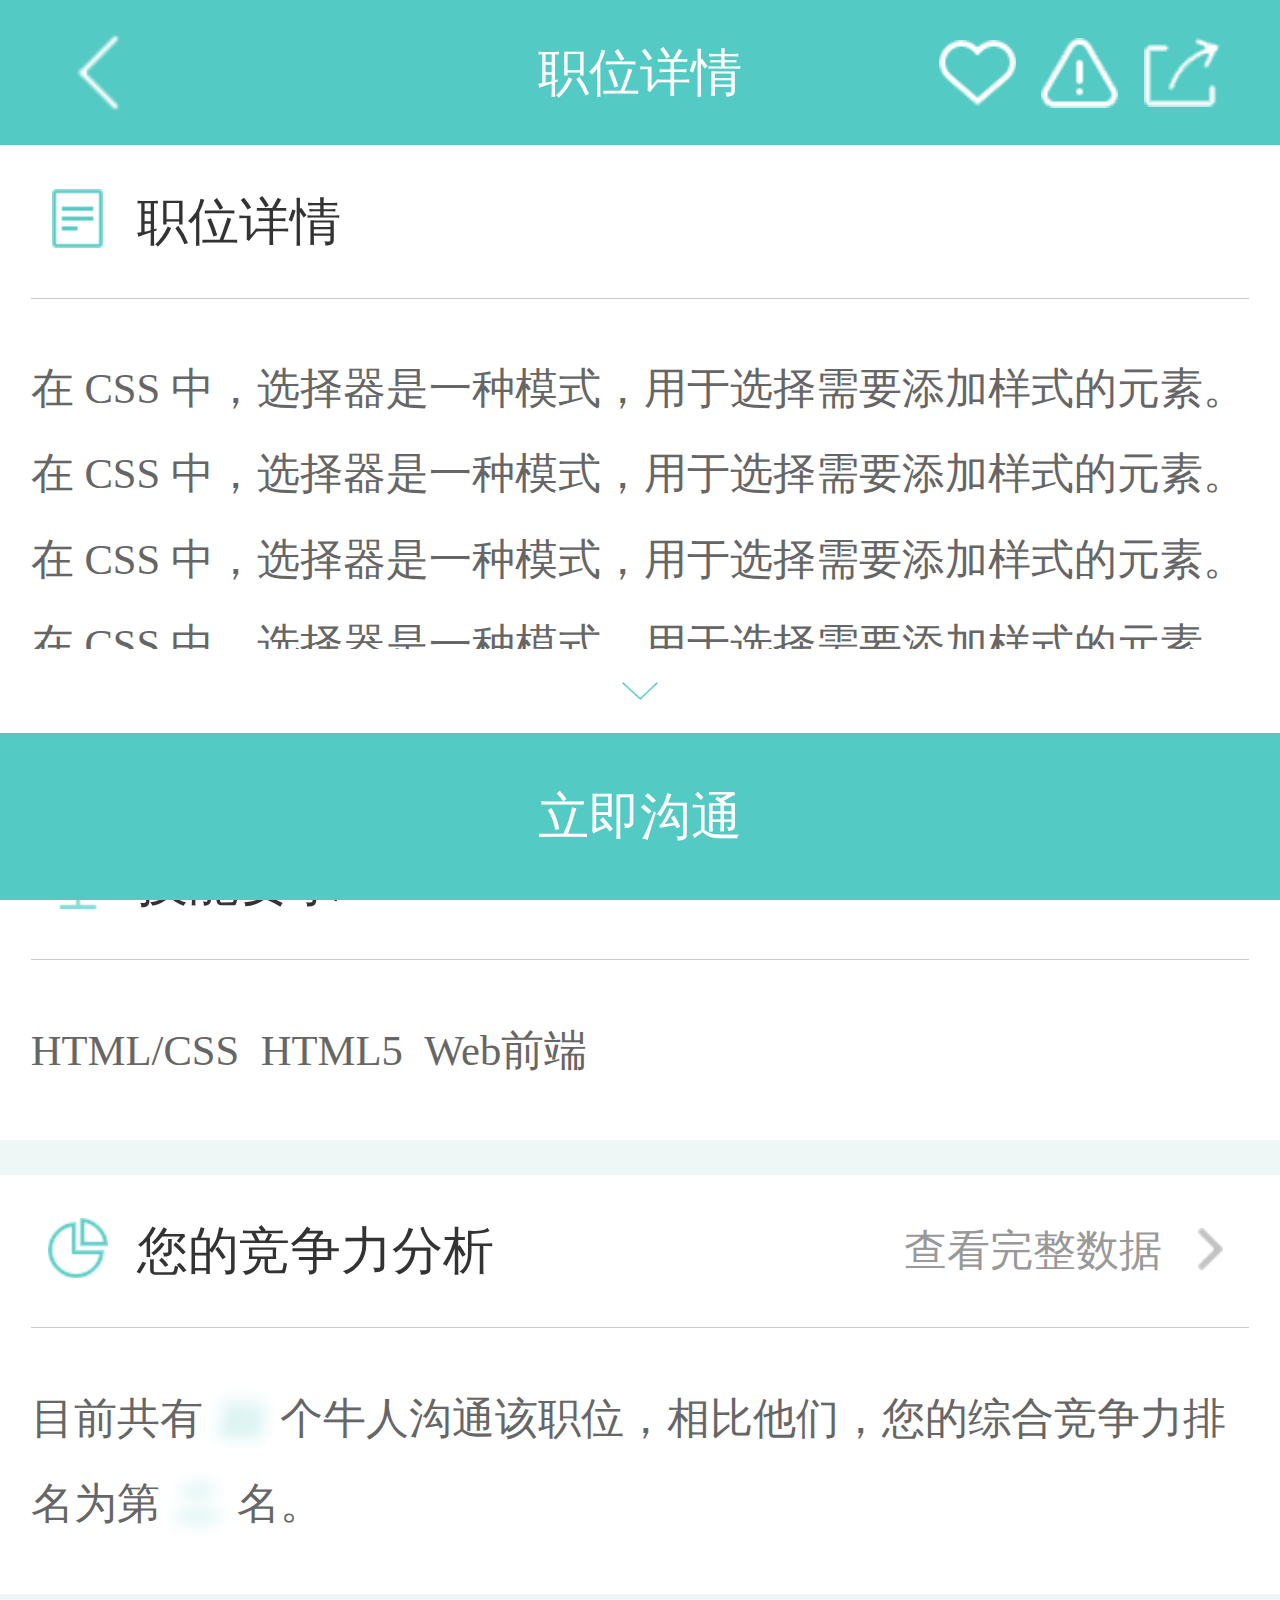
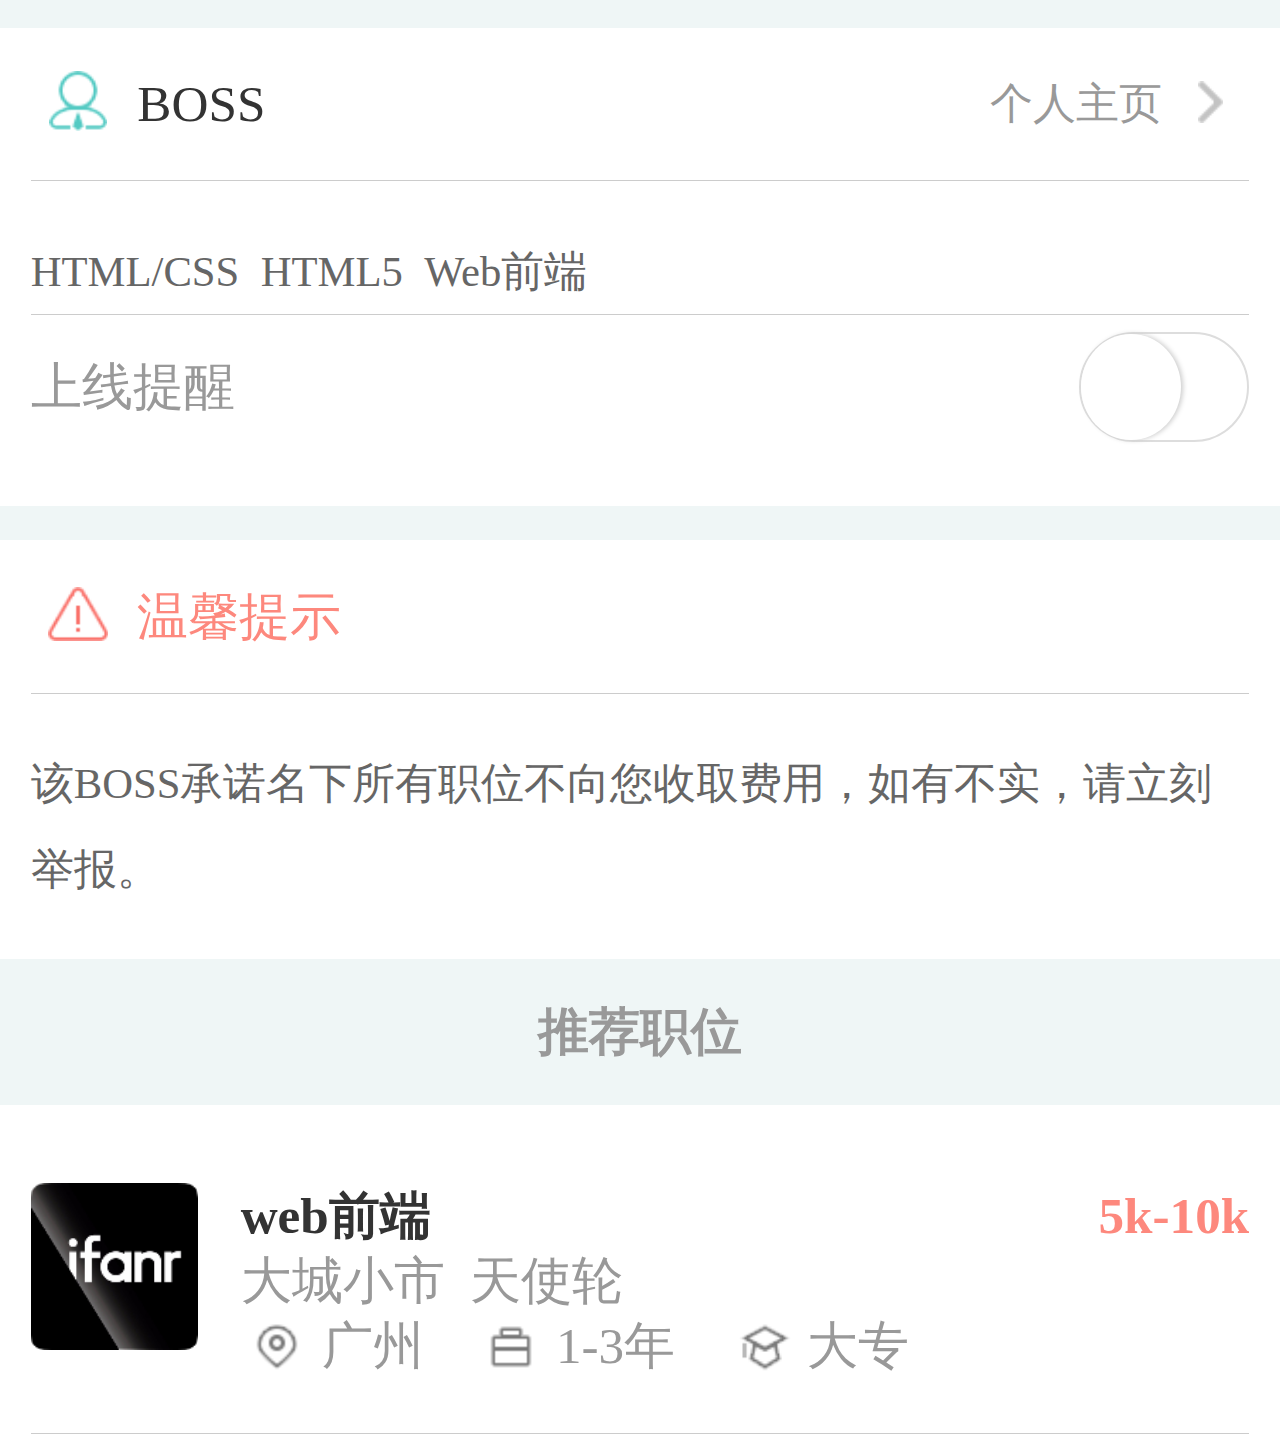
==== job.html @ 05890c50 "添加页面" ====
<!DOCTYPE html>
<html lang="en">
<head>
	<meta charset="UTF-8">
	<meta name="viewport" content="width=device-width, initial-scale=1.0, user-scalable=0, minimum-scale=1.0, maximum-scale=1.0">
	<script type="text/javascript" src="js/index.js"></script>
	<!-- 引入淘宝移动端js -->
	<script type="text/javascript" src='js/jquery.min.js'></script>
	<!-- 引入jquery -->
	<link rel="stylesheet" href="css/reset.css">
	<!-- 初始化样式 -->
	<link rel="stylesheet" href="css/job.css">
	<!-- 页面css样式 -->
	<script src="js/job.js"></script>
	<!-- 页面js样式 -->
	<title>职位详情</title>
</head>
<body>
	<header id="header" class="header">
		<div class="header_t">
			<div class="header_box">
				<span class="head_img1"></span>
			</div>
			<div class="header_box">
				<h3>职位详情</h3>
			</div>
			<div class="header_box">
				<span class="head_img3"></span>
				<span class="head_img4"></span>
				<span class="head_img5"></span>
			</div>
		</div>
	</header>
	<!-- /header -->

<div class="body">


<!-- 职位详情 -->
<div class="body_box b_20">
	 <div class="body_box_t">
	 	<div class="box_head">
	 		<span class="img_ico0"></span>
	 		职位详情
	 	</div>
	 	<div class="box_head">
	 		
	 	</div>
	 </div>
	 <div class="body_box_bb  box_b_box">
	 	<p>
	 		在 CSS 中，选择器是一种模式，用于选择需要添加样式的元素。在 CSS 中，选择器是一种模式，用于选择需要添加样式的元素。在 CSS 中，选择器是一种模式，用于选择需要添加样式的元素。在 CSS 中，选择器是一种模式，用于选择需要添加样式的元素。在 CSS 中，选择器是一种模式，用于选择需要添加样式的元素。在 CSS 中，选择器是一种模式，用于选择需要添加样式的元素。在 CSS 中，选择器是一种模式，用于选择需要添加样式的元素。在 CSS 中，选择器是一种模式，用于选择需要添加样式的元素。在 CSS 在 CSS 中，选择器是一种模式，用于选择需要添加样式的元素。在 CSS 中，选择器是一种模式，用于选择需要添加样式的元素。在 CSS 中，选择器是一种模式，用于选择需要添加样式的元素。在 CSS 中，选择器是一种模式，用于选择需要添加样式的元素。在 CSS 中，选择器是一种模式，用于选择需要添加样式的元素。在 CSS 中，选择器是一种模式，用于选择需要添加样式的元素。在 CSS 中，选择器是一种模式，用于选择需要添加样式的元素。在 CSS 中，选择器是一种模式，用于选择需要添加样式的元素。在 CSS 中，选择器是一种模式，用于选择需要添加样式的元素。中，选择器是一种模式，用于选择需要添加样式的元素。ss
	 	</p>
	 	<div class="box_b_btn">
	 		<span class=""></span>
	 	</div>
	 </div>
</div>
<!-- 技能要求 -->
<div class="body_box b_20">
	 <div class="body_box_t">
	 	<div class="box_head">
	 		<span class="img_ico1"></span>
	 		技能要求
	 	</div>
	 	<div class="box_head">
	 		
	 	</div>
	 </div>
	 <div class="body_box_b">
	 	<p>HTML/CSS&nbsp;&nbsp;HTML5&nbsp;&nbsp;Web前端</p>
	 </div>
</div>
<!-- 竞争力分析 -->
<div class="body_box b_20">
	 <div class="body_box_t">
	 	<div class="box_head">
	 		<span class="img_ico2"></span>
	 		您的竞争力分析
	 	</div>
	 	<div class="box_head">
	 		查看完整数据
	 		<span class="img_ico5"></span>
	 	</div>
	 </div>
	 <div class="body_box_b">
	 	<p>目前共有<span>22</span>个牛人沟通该职位，相比他们，您的综合竞争力排名为第<span>二</span>名。</p>
	 </div>

</div>
<!-- BOSS -->
<div class="body_box b_20">
	 <div class="body_box_t">
	 	<div class="box_head">
	 		<span class="img_ico3"></span>
	 		BOSS
	 	</div>
	 	<div class="box_head">
	 		个人主页
	 		<span class="img_ico5"></span>
	 	</div>
	 </div>
	 <div class="body_box_b">
	 	<p>HTML/CSS&nbsp;&nbsp;HTML5&nbsp;&nbsp;Web前端</p>
	 </div>
	  <div class="body_box_tt">
	 	<div class="box_head">
	 		上线提醒
	 	</div>
	 	<div class="box_head">
	 		<div class="haad_btn">
				<input type="checkbox">
				<label><i></i></label>
			</div>
	 	</div>
	 </div>
</div>

<!-- 温馨提示 -->
<div class="body_box">
	 <div class="body_box_t">
	 	<div class="box_head f_red">
	 		<span class="img_ico4"></span>
	 		温馨提示
	 	</div>
	 	<div class="box_head">
	 		
	 	</div>
	 </div>
	 <div class="body_box_b">
	 	<p>该BOSS承诺名下所有职位不向您收取费用，如有不实，请立刻举报。</p>
	 </div>
</div>



<!-- 推荐职位 -->
		<div class="job-tj">
				<h3>推荐职位</h3>
				<!-- 职位 -->
				<div class="pro">
					<a href="javascript:;" class="clearfix">
						<div class="pro_l">
							<span></span>
						</div>
						<div class="pro_r">
							<h3>web前端 
								<span class="fr">5k-10k</span>
							</h3>
							<p>大城小市&nbsp;&nbsp;天使轮</p>
							<p class="z-20">
								<span class="img1"></span>
								广州&nbsp; &nbsp;
								<span class="img2"></span>
								1-3年&nbsp; &nbsp;
								<span class="img3"></span>
								大专
							</p>
						</div>	
					</a>
				</div>
				<!-- /职位 -->

		</div>



</div>
<!-- 底部立即沟通 -->
	
		<div class="footer">
			<footer>
				<a href="liao.html">
					<span></span>
					立即沟通	
				</a>	
			</footer>
		</div>
	
</body>
</html>
---- css/job.css ----
body,
html {
  width: 100%;
  height: 100%;
  margin: 0;
  padding: 0;
  font-family: "微软雅黑";
}
.border-box {
  box-sizing: border-box;
}
.header {
  display: flex;
  flex-direction: row;
  box-sizing: border-box;
  justify-content: center;
  width: 10.0rem;
  margin: 0 auto;
  position: fixed;
  top: 0;
  left: 50%;
  z-index: 99;
  transform: translateX(-50%);
}
.header .header_t {
  display: flex;
  flex-direction: row;
  box-sizing: border-box;
  width: 10.0rem;
  padding: 0 0.266667rem;
  height: 1.133333rem;
  background: #53cac3;
}
.header .header_t .header_box {
  flex: 1;
  display: flex;
  flex-direction: column;
  justify-content: center;
}
.header .header_t .header_box:last-child {
  display: flex;
  flex-direction: row;
  justify-content: flex-end;
  align-items: center;
}
.header .header_t .header_box span {
  display: inline-block;
  width: 0.6rem;
  height: 0.6rem;
  cursor: pointer;
}
.header .header_t .header_box span.head_img1 {
  margin-left: 0.2rem;
  background: url(../img/zuo.png) center no-repeat;
  background-size: contain;
}
.header .header_t .header_box span.head_img2 {
  margin-right: 0.2rem;
  background: url(../img/dian.png) center no-repeat;
  background-size: contain;
}
.header .header_t .header_box span.head_img3 {
  margin-right: 0.2rem;
  background: url(../img/xin.png) center no-repeat;
  background-size: contain;
}
.header .header_t .header_box span.head_img4 {
  margin-right: 0.2rem;
  background: url(../img/jg.png) center no-repeat;
  background-size: contain;
}
.header .header_t .header_box span.head_img5 {
  margin-right: 0.2rem;
  background: url(../img/fx.png) center no-repeat;
  background-size: contain;
}
.header .header_t .header_box h3 {
  color: #fff;
  text-align: center;
  font-size: 0.4rem;
  font-weight: 400;
  line-height: 1.2;
}
.body {
  margin: 1.133333rem 0;
  background: #eff6f6;
}
.body .body_box {
  display: flex;
  flex-direction: column;
  box-sizing: border-box;
  background: #fff;
  padding-bottom: 0.37rem;
}
.body .body_box.b_20 {
  margin-bottom: 0.266667rem;
}
.body .body_box .body_box_tt {
  display: flex;
  flex-direction: row;
  box-sizing: border-box;
  align-items: center;
  justify-content: space-between;
  margin: 0 0.24rem;
  border-top: 1px solid #ccc;
  font-size: 0.4rem;
  height: 1.133333rem;
}
.body .body_box .body_box_tt .box_head {
  line-height: 1.2rem;
  color: #999;
}
.body .body_box .body_box_tt .box_head .haad_btn {
  width: 1.333333rem;
  height: 0.866667rem;
  border-radius: 0.533333rem;
  border: 2px solid #ddd;
  position: relative;
}
.body .body_box .body_box_tt .box_head .haad_btn input {
  top: 0;
  right: 0;
  bottom: 0;
  left: 0;
  opacity: 0;
  z-index: 100;
  position: absolute;
  width: 100%;
  height: 100%;
  cursor: pointer;
}
.body .body_box .body_box_tt .box_head .haad_btn input:checked ~ label {
  background: #53cac3;
}
.body .body_box .body_box_tt .box_head .haad_btn input:checked ~ label i {
  right: 0;
}
.body .body_box .body_box_tt .box_head .haad_btn label {
  display: block;
  width: 100%;
  height: 100%;
  border-radius: 0.533333rem;
}
.body .body_box .body_box_tt .box_head .haad_btn label i {
  display: block;
  background: #fff;
  height: 100%;
  width: 60%;
  position: absolute;
  z-index: 2;
  right: 40%;
  top: 0;
  border-radius: 50%;
  box-shadow: 2px 0 5px #ccc;
}
.body .body_box .body_box_t {
  display: flex;
  flex-direction: row;
  align-items: center;
  justify-content: space-between;
  margin: 0 0.24rem;
  border-bottom: 1px solid #ccc;
  font-size: 0.4rem;
  height: 1.2rem;
}
.body .body_box .body_box_t .box_head {
  line-height: 1.2rem;
}
.body .body_box .body_box_t .box_head:last-child {
  font-size: 0.333333rem;
  color: #999;
}
.body .body_box .body_box_t .box_head:last-child span {
  width: 0.333333rem;
  height: 0.333333rem;
  vertical-align: middle;
}
.body .body_box .body_box_t .box_head.f_red {
  color: #fd887d;
}
.body .body_box .body_box_t .box_head span {
  display: inline-block;
  width: 0.466667rem;
  height: 0.466667rem;
  vertical-align: middle;
  margin: 0 0.133333rem;
}
.body .body_box .body_box_t .box_head span.img_ico0 {
  margin-top: -0.13rem;
  background: url(../img/job_xq.png) center no-repeat;
  background-size: contain;
}
.body .body_box .body_box_t .box_head span.img_ico1 {
  margin-top: -0.13rem;
  background: url(../img/jnxq.png) center no-repeat;
  background-size: contain;
}
.body .body_box .body_box_t .box_head span.img_ico2 {
  margin-top: -0.13rem;
  background: url(../img/fenxi.png) center no-repeat;
  background-size: contain;
}
.body .body_box .body_box_t .box_head span.img_ico3 {
  margin-top: -0.13rem;
  background: url(../img/boss.png) center no-repeat;
  background-size: contain;
}
.body .body_box .body_box_t .box_head span.img_ico4 {
  margin-top: -0.13rem;
  background: url(../img/red-jg.png) center no-repeat;
  background-size: contain;
}
.body .body_box .body_box_t .box_head span.img_ico5 {
  margin-top: -0.1rem;
  background: url(../img/yjt.png) center no-repeat;
  background-size: contain;
}
.body .body_box .body_box_b,
.body .body_box .body_box_bb {
  display: flex;
  flex-direction: column;
  box-sizing: border-box;
  padding: 0.37rem 0 0 0;
  margin: 0 0.24rem;
  position: relative;
}
.body .body_box .body_box_b p,
.body .body_box .body_box_bb p {
  font-size: 0.333333rem;
  color: #666;
  line-height: 0.666667rem;
}
.body .body_box .body_box_b p span,
.body .body_box .body_box_bb p span {
  display: inline-block;
  width: 0.6rem;
  color: #53cac3;
  text-align: center;
  filter: blur(0.066667rem);
}
.body .body_box .body_box_b .box_b_btn,
.body .body_box .body_box_bb .box_b_btn {
  width: 100%;
  height: 0.666667rem;
  box-sizing: border-box;
  justify-content: center;
  align-content: center;
  position: absolute;
  left: 0;
  bottom: -0.066667rem;
  background: #fff;
  z-index: 10;
}
.body .body_box .body_box_b .box_b_btn span,
.body .body_box .body_box_bb .box_b_btn span {
  display: block;
  box-sizing: border-box;
  margin: 0 auto;
  cursor: pointer;
  width: 100%;
  height: 0.666667rem;
  background: #fff url(../img/job_v.png) center no-repeat;
  transform: rotate(180deg);
}
.body .body_box .body_box_b.box_b_box,
.body .body_box .body_box_bb.box_b_box {
  box-sizing: border-box;
  height: 3.333333rem;
  overflow: hidden;
}
.body .body_box .body_box_b.box_b_box .box_b_btn span,
.body .body_box .body_box_bb.box_b_box .box_b_btn span {
  transform: rotate(0deg);
}
.body .body_box .body_box_bb {
  padding: 0.37rem 0 0.666667rem 0;
}
.body .job-tj {
  background: #fff;
  /*职位*/
}
.body .job-tj > h3 {
  display: block;
  height: 1.133333rem;
  background: #eff6f6;
  text-align: center;
  color: #999;
  line-height: 1.133333rem;
  font-size: 0.4rem;
}
.body .job-tj .pro {
  padding: 0.37rem 0;
  margin: 0.24rem;
  background: #fff;
  border-bottom: 1px solid #ccc;
  overflow: hidden;
}
.body .job-tj .pro a {
  display: flex;
  flex-direction: row;
  line-height: 0.51rem;
}
.body .job-tj .pro a .pro_l {
  width: 1.306667rem;
  height: 1.306667rem;
}
.body .job-tj .pro a .pro_l span {
  display: block;
  width: 100%;
  height: 100%;
  background: url(../img/ico-pro.png) no-repeat;
  background-size: contain;
}
.body .job-tj .pro a .pro_r {
  flex: 10;
  margin-left: 0.333333rem;
}
.body .job-tj .pro a .pro_r h3 {
  width: 100%;
  font-size: 0.4rem;
}
.body .job-tj .pro a .pro_r h3 span {
  color: #fd887d;
  font-size: 0.4rem;
}
.body .job-tj .pro a .pro_r h3 span.fr {
  text-align: right;
}
.body .job-tj .pro a .pro_r p {
  font-size: 0.4rem;
  color: #999;
}
.body .job-tj .pro a .pro_r p span {
  display: inline-block;
  width: 0.533333rem;
  height: 0.533333rem;
  vertical-align: middle;
}
.body .job-tj .pro a .pro_r p span.img1 {
  background: url(../img/job-zb.png) no-repeat;
  background-size: contain;
  background-position: 0 -0.05rem;
}
.body .job-tj .pro a .pro_r p span.img2 {
  background: url(../img/job-jy.png) no-repeat;
  background-size: contain;
  background-position: 0 -0.05rem;
}
.body .job-tj .pro a .pro_r p span.img3 {
  background: url(../img/job-xl.png) no-repeat;
  background-size: contain;
  background-position: 0 -0.05rem;
}
.body .job-tj .pro a .pro_r p span.z-20 {
  font-size: 0.266667rem;
}
.footer {
  display: flex;
  flex-direction: row;
  width: 100%;
  height: 1.306667rem;
  justify-content: center;
  margin: 0 auto;
  position: fixed;
  bottom: 0;
  left: 50%;
  z-index: 99;
  transform: translateX(-50%);
  background: #53cac3;
}
.footer a {
  flex: 1;
  font-size: 0.4rem;
  text-align: center;
  color: #fff;
  line-height: 1.306667rem;
}
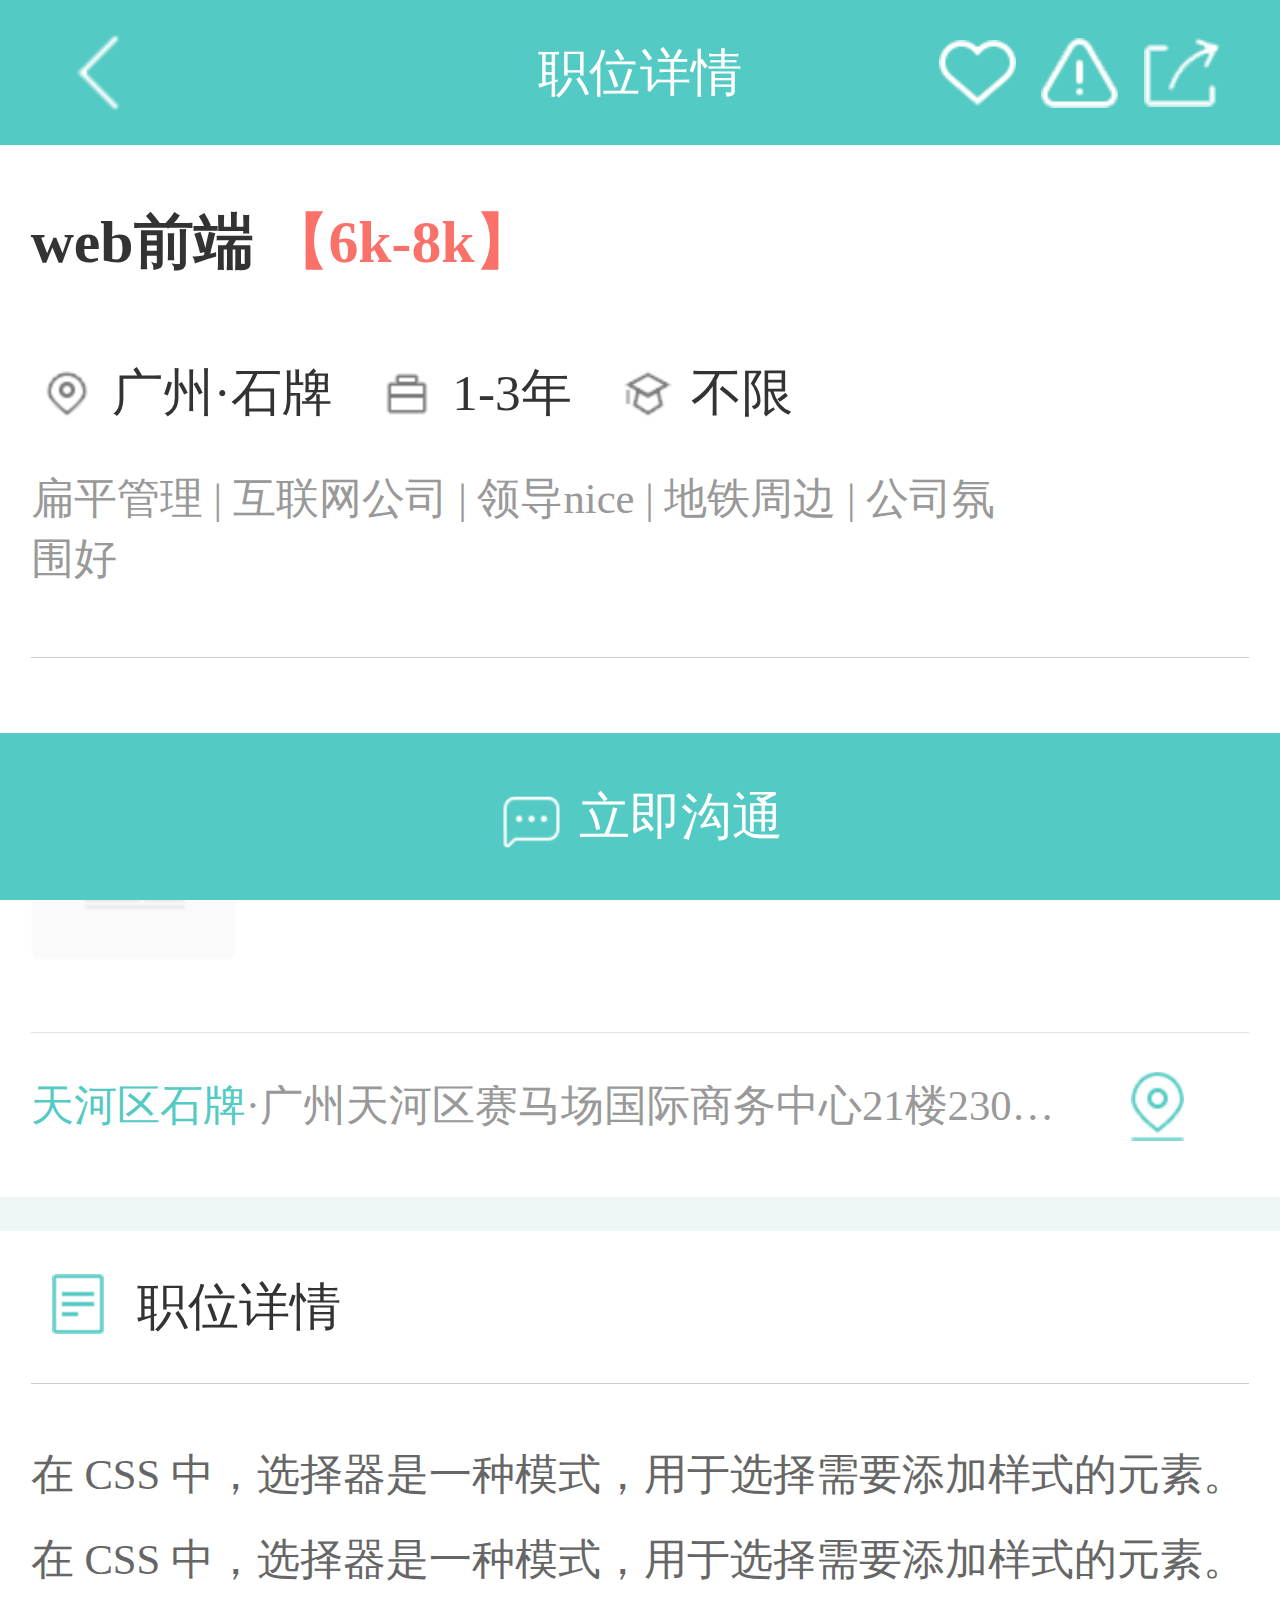
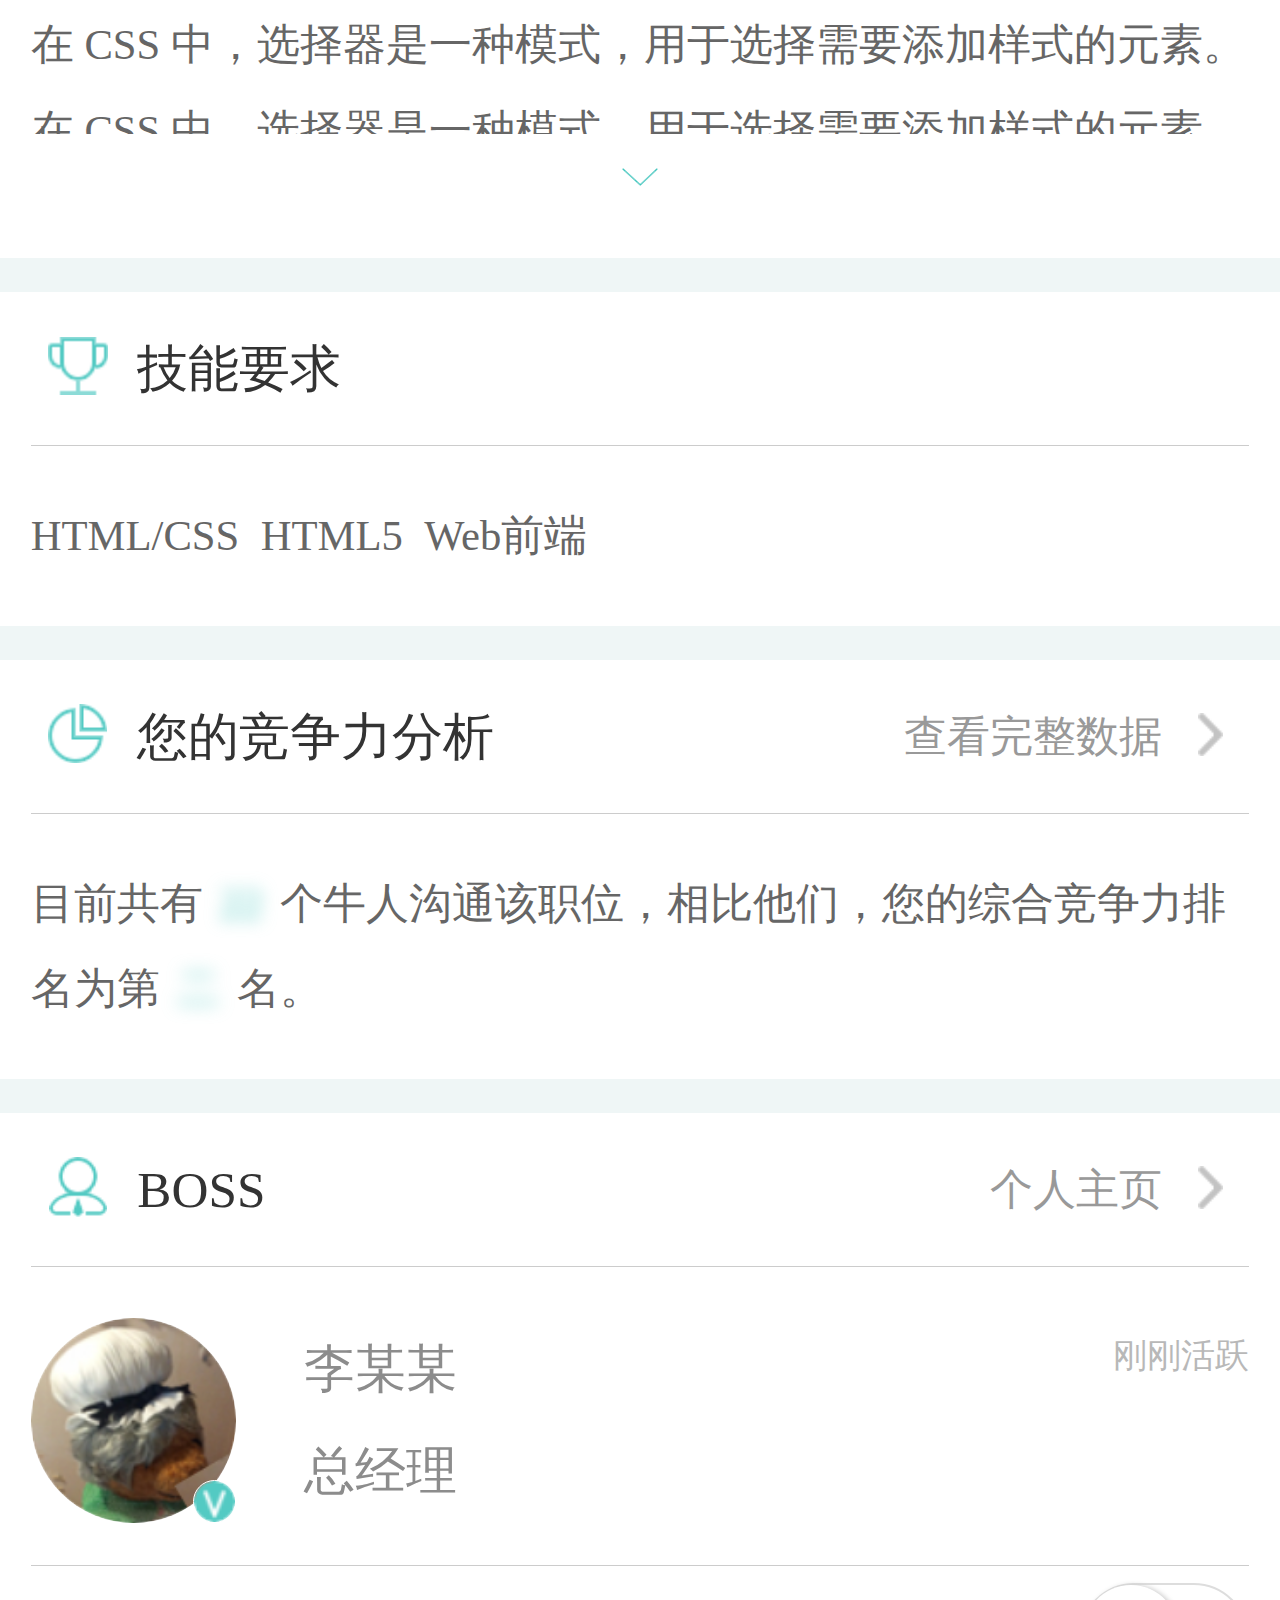
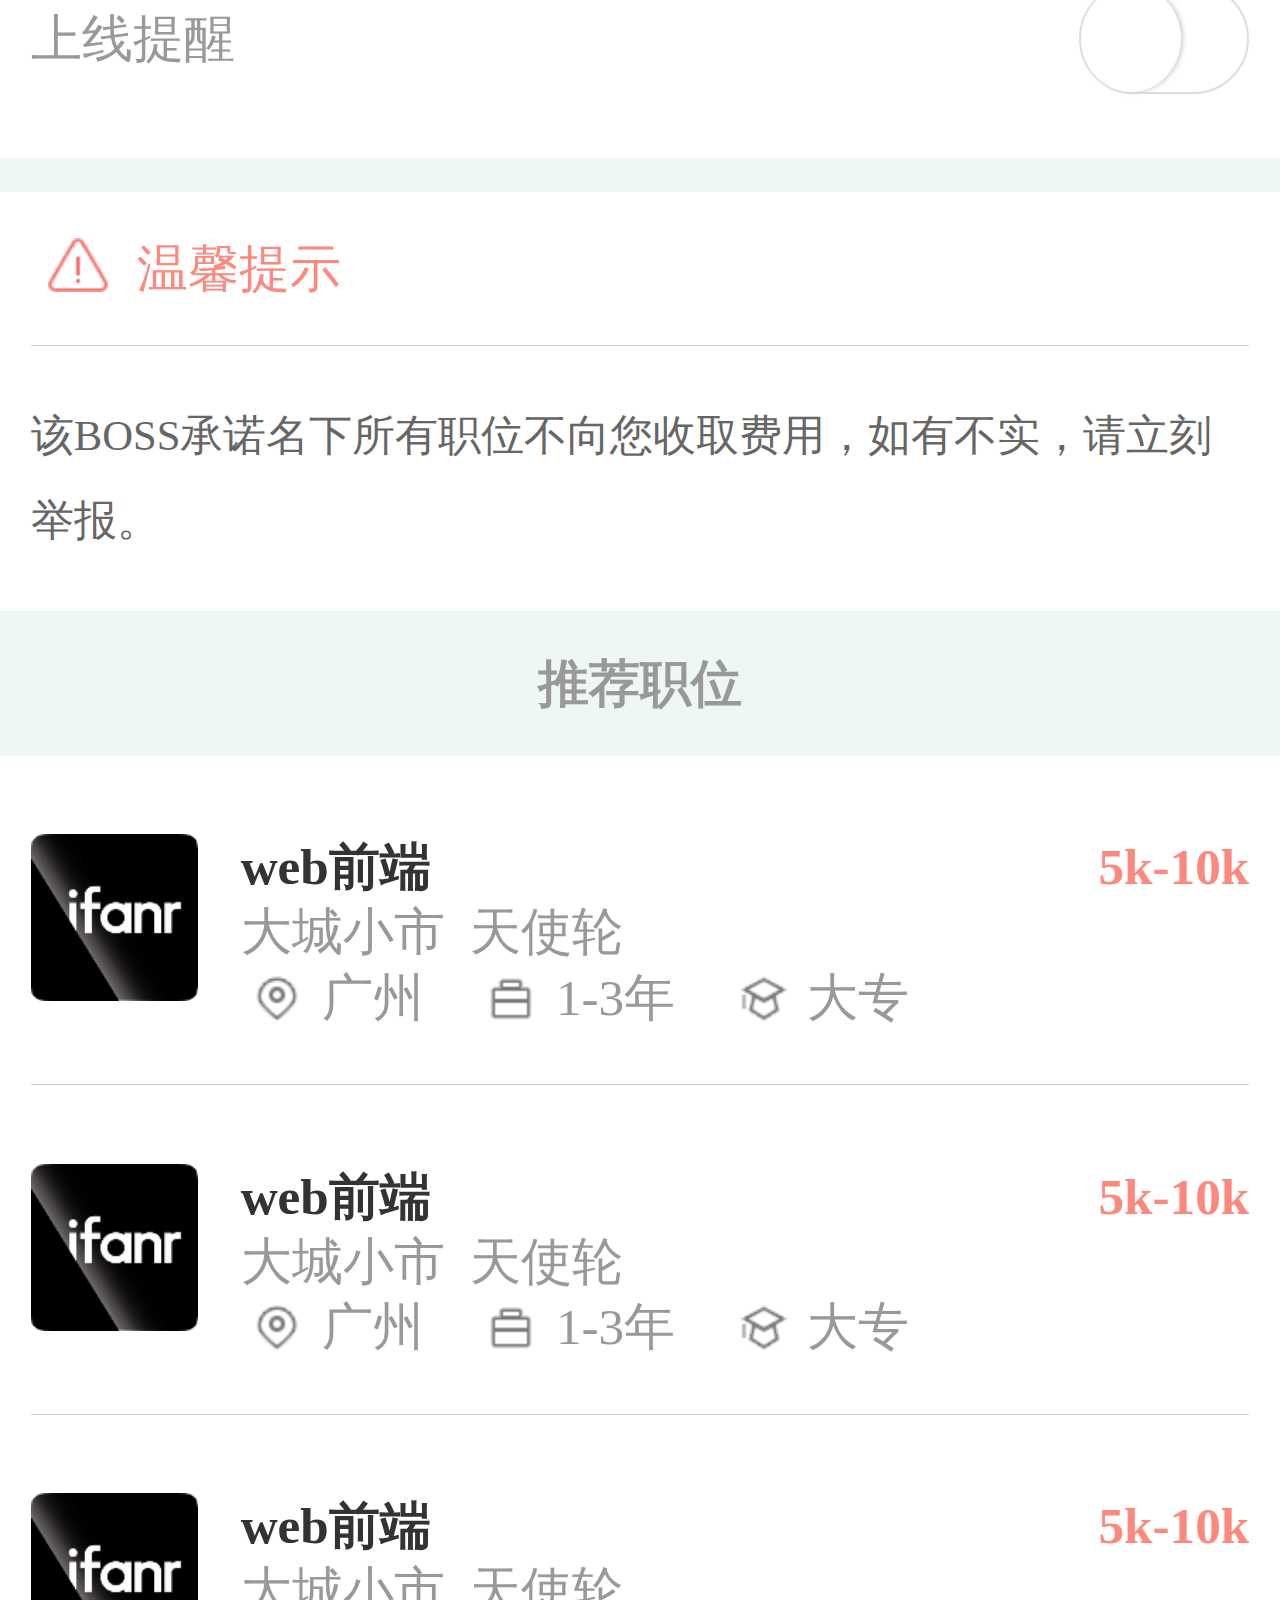
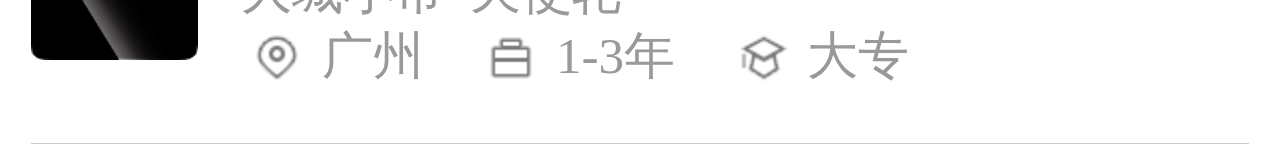
==== commit fd764474: "第一阶段完成" ====
--- a/job.html
+++ b/job.html
@@ -34,8 +34,40 @@
 	<!-- /header -->
 
 <div class="body">
-
-
+<!-- 职位介绍 -->
+<div class="body_box b_20">
+	<div class="job_box_t">
+		<h3>web前端 <span>【6k-8k】</span></h3>
+		<div class="box_t_box">
+			<span class="img1"></span>
+			广州·石牌&nbsp;&nbsp;
+			<span class="img2"></span>
+			1-3年&nbsp;&nbsp;
+			<span class="img3"></span>
+			不限
+		</div>
+		<p>扁平管理&nbsp;|&nbsp;互联网公司&nbsp;|&nbsp;领导nice&nbsp;|&nbsp;地铁周边&nbsp;|&nbsp;公司氛围好</p>
+	</div>
+	<div class="job_box_c">
+		<div class="job_box_c_l">
+			<div class="box_c_box">
+				<span></span>
+			</div>
+			<div class="box_c_box">
+				<h3>广东巨蚁科技有限公司</h3>
+				<p>IT软件&nbsp;|&nbsp;&nbsp;|&nbsp;0-20人</p>
+			</div>
+		</div>
+		<div class="job_box_c_r">
+			<span></span>
+		</div>
+	</div>
+	<div class="job_box_b">
+		<p><span>天河区石牌</span>·广州天河区赛马场国际商务中心21楼2304室全层</p>
+		<span></span>
+	</div>
+
+</div>
 <!-- 职位详情 -->
 <div class="body_box b_20">
 	 <div class="body_box_t">
@@ -100,8 +132,17 @@
 	 		<span class="img_ico5"></span>
 	 	</div>
 	 </div>
-	 <div class="body_box_b">
-	 	<p>HTML/CSS&nbsp;&nbsp;HTML5&nbsp;&nbsp;Web前端</p>
+	 <div class="body_box_box">
+	 	<div class="box_boxs">
+	 		<span class="job_img vip"></span>
+	 		<span>
+	 			<p>李某某</p>
+	 			<p>总经理</p>
+	 		</span>
+	 	</div>
+	 	<div class="box_boxs">
+			刚刚活跃
+	 	</div>
 	 </div>
 	  <div class="body_box_tt">
 	 	<div class="box_head">
@@ -160,6 +201,52 @@
 					</a>
 				</div>
 				<!-- /职位 -->
+				<!-- 职位 -->
+				<div class="pro">
+					<a href="javascript:;" class="clearfix">
+						<div class="pro_l">
+							<span></span>
+						</div>
+						<div class="pro_r">
+							<h3>web前端 
+								<span class="fr">5k-10k</span>
+							</h3>
+							<p>大城小市&nbsp;&nbsp;天使轮</p>
+							<p class="z-20">
+								<span class="img1"></span>
+								广州&nbsp; &nbsp;
+								<span class="img2"></span>
+								1-3年&nbsp; &nbsp;
+								<span class="img3"></span>
+								大专
+							</p>
+						</div>	
+					</a>
+				</div>
+				<!-- /职位 -->
+				<!-- 职位 -->
+				<div class="pro">
+					<a href="javascript:;" class="clearfix">
+						<div class="pro_l">
+							<span></span>
+						</div>
+						<div class="pro_r">
+							<h3>web前端 
+								<span class="fr">5k-10k</span>
+							</h3>
+							<p>大城小市&nbsp;&nbsp;天使轮</p>
+							<p class="z-20">
+								<span class="img1"></span>
+								广州&nbsp; &nbsp;
+								<span class="img2"></span>
+								1-3年&nbsp; &nbsp;
+								<span class="img3"></span>
+								大专
+							</p>
+						</div>	
+					</a>
+				</div>
+				<!-- /职位 -->
 
 		</div>
 
--- a/css/job.css
+++ b/css/job.css
@@ -7,41 +7,75 @@
   font-family: "微软雅黑";
 }
 .border-box {
-  box-sizing: border-box;
+  -webkit-box-sizing: border-box;
+          box-sizing: border-box;
 }
 .header {
-  display: flex;
-  flex-direction: row;
-  box-sizing: border-box;
-  justify-content: center;
+  display: -webkit-box;
+  display: -ms-flexbox;
+  display: flex;
+  -webkit-box-orient: horizontal;
+  -webkit-box-direction: normal;
+      -ms-flex-direction: row;
+          flex-direction: row;
+  -webkit-box-sizing: border-box;
+          box-sizing: border-box;
+  -webkit-box-pack: center;
+      -ms-flex-pack: center;
+          justify-content: center;
   width: 10.0rem;
   margin: 0 auto;
   position: fixed;
   top: 0;
   left: 50%;
   z-index: 99;
-  transform: translateX(-50%);
+  -webkit-transform: translateX(-50%);
+          transform: translateX(-50%);
 }
 .header .header_t {
-  display: flex;
-  flex-direction: row;
-  box-sizing: border-box;
+  display: -webkit-box;
+  display: -ms-flexbox;
+  display: flex;
+  -webkit-box-orient: horizontal;
+  -webkit-box-direction: normal;
+      -ms-flex-direction: row;
+          flex-direction: row;
+  -webkit-box-sizing: border-box;
+          box-sizing: border-box;
   width: 10.0rem;
   padding: 0 0.266667rem;
   height: 1.133333rem;
   background: #53cac3;
 }
 .header .header_t .header_box {
-  flex: 1;
-  display: flex;
-  flex-direction: column;
-  justify-content: center;
+  -webkit-box-flex: 1;
+      -ms-flex: 1;
+          flex: 1;
+  display: -webkit-box;
+  display: -ms-flexbox;
+  display: flex;
+  -webkit-box-orient: vertical;
+  -webkit-box-direction: normal;
+      -ms-flex-direction: column;
+          flex-direction: column;
+  -webkit-box-pack: center;
+      -ms-flex-pack: center;
+          justify-content: center;
 }
 .header .header_t .header_box:last-child {
-  display: flex;
-  flex-direction: row;
-  justify-content: flex-end;
-  align-items: center;
+  display: -webkit-box;
+  display: -ms-flexbox;
+  display: flex;
+  -webkit-box-orient: horizontal;
+  -webkit-box-direction: normal;
+      -ms-flex-direction: row;
+          flex-direction: row;
+  -webkit-box-pack: end;
+      -ms-flex-pack: end;
+          justify-content: flex-end;
+  -webkit-box-align: center;
+      -ms-flex-align: center;
+          align-items: center;
 }
 .header .header_t .header_box span {
   display: inline-block;
@@ -86,21 +120,209 @@
   background: #eff6f6;
 }
 .body .body_box {
-  display: flex;
-  flex-direction: column;
-  box-sizing: border-box;
+  display: -webkit-box;
+  display: -ms-flexbox;
+  display: flex;
+  -webkit-box-orient: vertical;
+  -webkit-box-direction: normal;
+      -ms-flex-direction: column;
+          flex-direction: column;
+  -webkit-box-sizing: border-box;
+          box-sizing: border-box;
   background: #fff;
   padding-bottom: 0.37rem;
 }
 .body .body_box.b_20 {
   margin-bottom: 0.266667rem;
 }
+.body .body_box .job_box_t {
+  display: -webkit-box;
+  display: -ms-flexbox;
+  display: flex;
+  -webkit-box-orient: vertical;
+  -webkit-box-direction: normal;
+      -ms-flex-direction: column;
+          flex-direction: column;
+  -webkit-box-sizing: border-box;
+          box-sizing: border-box;
+  padding: 0.533333rem 0;
+  margin: 0 0.24rem;
+  border-bottom: 1px solid #ccc;
+}
+.body .body_box .job_box_t h3 {
+  font-size: 0.466667rem;
+  margin-bottom: 0.333333rem;
+}
+.body .body_box .job_box_t h3 span {
+  color: #fa716a;
+}
+.body .body_box .job_box_t .box_t_box {
+  font-size: 0.4rem;
+  height: 1.2rem;
+  line-height: 1.2rem;
+}
+.body .body_box .job_box_t .box_t_box span {
+  display: inline-block;
+  width: 0.533333rem;
+  height: 0.533333rem;
+  vertical-align: middle;
+}
+.body .body_box .job_box_t .box_t_box span.img1 {
+  background: url(../img/job-zb.png) no-repeat;
+  background-size: contain;
+  background-position: 0 -0.05rem;
+}
+.body .body_box .job_box_t .box_t_box span.img2 {
+  background: url(../img/job-jy.png) no-repeat;
+  background-size: contain;
+  background-position: 0 -0.05rem;
+}
+.body .body_box .job_box_t .box_t_box span.img3 {
+  background: url(../img/job-xl.png) no-repeat;
+  background-size: contain;
+  background-position: 0 -0.05rem;
+}
+.body .body_box .job_box_t p {
+  width: 80%;
+  line-height: 0.466667rem;
+  font-size: 0.333333rem;
+  color: #999;
+}
+.body .body_box .job_box_c {
+  display: -webkit-box;
+  display: -ms-flexbox;
+  display: flex;
+  -webkit-box-orient: horizontal;
+  -webkit-box-direction: normal;
+      -ms-flex-direction: row;
+          flex-direction: row;
+  -webkit-box-sizing: border-box;
+          box-sizing: border-box;
+  -webkit-box-align: center;
+      -ms-flex-align: center;
+          align-items: center;
+  padding: 0.533333rem 0;
+  margin: 0.24rem;
+  -webkit-box-pack: justify;
+      -ms-flex-pack: justify;
+          justify-content: space-between;
+  border-bottom: 1px solid #e3e3e3;
+}
+.body .body_box .job_box_c .job_box_c_l {
+  display: -webkit-box;
+  display: -ms-flexbox;
+  display: flex;
+  -webkit-box-orient: horizontal;
+  -webkit-box-direction: normal;
+      -ms-flex-direction: row;
+          flex-direction: row;
+  -webkit-box-sizing: border-box;
+          box-sizing: border-box;
+}
+.body .body_box .job_box_c .job_box_c_l .box_c_box span {
+  display: inline-block;
+  -webkit-box-align: center;
+      -ms-flex-align: center;
+          align-items: center;
+  -webkit-box-pack: center;
+      -ms-flex-pack: center;
+          justify-content: center;
+  width: 1.6rem;
+  height: 1.6rem;
+  margin-right: 0.4rem;
+  background: url(../img/job-gs.png) center no-repeat;
+  background-size: contain;
+}
+.body .body_box .job_box_c .job_box_c_l .box_c_box h3 {
+  font-weight: 500;
+  color: #888;
+  font-size: 0.4rem;
+  line-height: 1.6;
+}
+.body .body_box .job_box_c .job_box_c_l .box_c_box p {
+  line-height: 1.6;
+  font-size: 0.266667rem;
+  color: #ccc;
+}
+.body .body_box .job_box_c .job_box_c_r {
+  display: -webkit-box;
+  display: -ms-flexbox;
+  display: flex;
+  -webkit-box-orient: horizontal;
+  -webkit-box-direction: normal;
+      -ms-flex-direction: row;
+          flex-direction: row;
+  -webkit-box-sizing: border-box;
+          box-sizing: border-box;
+}
+.body .body_box .job_box_c .job_box_c_r span {
+  display: inline-block;
+  -webkit-box-align: center;
+      -ms-flex-align: center;
+          align-items: center;
+  -webkit-box-pack: center;
+      -ms-flex-pack: center;
+          justify-content: center;
+  width: 0.466667rem;
+  height: 0.466667rem;
+  margin-top: -0.1rem;
+  background: url(../img/yjt.png) center no-repeat;
+  background-size: contain;
+}
+.body .body_box .job_box_b {
+  display: -webkit-box;
+  display: -ms-flexbox;
+  display: flex;
+  -webkit-box-orient: horizontal;
+  -webkit-box-direction: normal;
+      -ms-flex-direction: row;
+          flex-direction: row;
+  -webkit-box-sizing: border-box;
+          box-sizing: border-box;
+  -webkit-box-align: center;
+      -ms-flex-align: center;
+          align-items: center;
+  margin: 0 0.24rem;
+  height: 0.666667rem;
+  -webkit-box-pack: justify;
+      -ms-flex-pack: justify;
+          justify-content: space-between;
+}
+.body .body_box .job_box_b p {
+  width: 85%;
+  overflow: hidden;
+  white-space: nowrap;
+  text-overflow: ellipsis;
+  word-break: break-all;
+  font-size: 0.333333rem;
+  color: #999;
+}
+.body .body_box .job_box_b p span {
+  color: #53cac3;
+}
+.body .body_box .job_box_b > span {
+  display: inline-block;
+  width: 15%;
+  height: 0.533333rem;
+  background: url(../img/zb_ico.png) center no-repeat;
+  background-size: contain;
+}
 .body .body_box .body_box_tt {
-  display: flex;
-  flex-direction: row;
-  box-sizing: border-box;
-  align-items: center;
-  justify-content: space-between;
+  display: -webkit-box;
+  display: -ms-flexbox;
+  display: flex;
+  -webkit-box-orient: horizontal;
+  -webkit-box-direction: normal;
+      -ms-flex-direction: row;
+          flex-direction: row;
+  -webkit-box-sizing: border-box;
+          box-sizing: border-box;
+  -webkit-box-align: center;
+      -ms-flex-align: center;
+          align-items: center;
+  -webkit-box-pack: justify;
+      -ms-flex-pack: justify;
+          justify-content: space-between;
   margin: 0 0.24rem;
   border-top: 1px solid #ccc;
   font-size: 0.4rem;
@@ -151,13 +373,23 @@
   right: 40%;
   top: 0;
   border-radius: 50%;
-  box-shadow: 2px 0 5px #ccc;
+  -webkit-box-shadow: 2px 0 5px #ccc;
+          box-shadow: 2px 0 5px #ccc;
 }
 .body .body_box .body_box_t {
-  display: flex;
-  flex-direction: row;
-  align-items: center;
-  justify-content: space-between;
+  display: -webkit-box;
+  display: -ms-flexbox;
+  display: flex;
+  -webkit-box-orient: horizontal;
+  -webkit-box-direction: normal;
+      -ms-flex-direction: row;
+          flex-direction: row;
+  -webkit-box-align: center;
+      -ms-flex-align: center;
+          align-items: center;
+  -webkit-box-pack: justify;
+      -ms-flex-pack: justify;
+          justify-content: space-between;
   margin: 0 0.24rem;
   border-bottom: 1px solid #ccc;
   font-size: 0.4rem;
@@ -215,11 +447,76 @@
   background: url(../img/yjt.png) center no-repeat;
   background-size: contain;
 }
+.body .body_box .body_box_box {
+  display: -webkit-box;
+  display: -ms-flexbox;
+  display: flex;
+  -webkit-box-orient: horizontal;
+  -webkit-box-direction: normal;
+      -ms-flex-direction: row;
+          flex-direction: row;
+  -webkit-box-pack: justify;
+      -ms-flex-pack: justify;
+          justify-content: space-between;
+  -webkit-box-sizing: border-box;
+          box-sizing: border-box;
+  margin: 0 0.24rem;
+  position: relative;
+}
+.body .body_box .body_box_box .box_boxs {
+  display: -webkit-box;
+  display: -ms-flexbox;
+  display: flex;
+  -webkit-box-orient: horizontal;
+  -webkit-box-direction: normal;
+      -ms-flex-direction: row;
+          flex-direction: row;
+  -webkit-box-sizing: border-box;
+          box-sizing: border-box;
+  padding: 0.4rem 0;
+  height: 2.333333rem;
+  color: #b8b8b8;
+  font-size: 0.266667rem;
+  line-height: 0.6rem;
+}
+.body .body_box .body_box_box .box_boxs span.job_img {
+  display: inline-block;
+  width: 1.6rem;
+  height: 1.6rem;
+  border-radius: 50%;
+  background: url(../img/job_jj_tou.png) center no-repeat;
+  background-size: contain;
+  margin-right: 0.533333rem;
+  position: relative;
+}
+.body .body_box .body_box_box .box_boxs span.job_img.vip::before {
+  content: '';
+  position: absolute;
+  right: 0;
+  bottom: 0;
+  width: 0.32rem;
+  height: 0.32rem;
+  border: 1px solid #fff;
+  border-radius: 50%;
+  background: url(../img/vip.png) center no-repeat;
+  background-size: contain;
+}
+.body .body_box .body_box_box .box_boxs span p {
+  font-size: 0.4rem;
+  color: #8c8c8c;
+  line-height: 0.8rem;
+}
 .body .body_box .body_box_b,
 .body .body_box .body_box_bb {
-  display: flex;
-  flex-direction: column;
-  box-sizing: border-box;
+  display: -webkit-box;
+  display: -ms-flexbox;
+  display: flex;
+  -webkit-box-orient: vertical;
+  -webkit-box-direction: normal;
+      -ms-flex-direction: column;
+          flex-direction: column;
+  -webkit-box-sizing: border-box;
+          box-sizing: border-box;
   padding: 0.37rem 0 0 0;
   margin: 0 0.24rem;
   position: relative;
@@ -236,15 +533,20 @@
   width: 0.6rem;
   color: #53cac3;
   text-align: center;
-  filter: blur(0.066667rem);
+  -webkit-filter: blur(0.066667rem);
+          filter: blur(0.066667rem);
 }
 .body .body_box .body_box_b .box_b_btn,
 .body .body_box .body_box_bb .box_b_btn {
   width: 100%;
   height: 0.666667rem;
-  box-sizing: border-box;
-  justify-content: center;
-  align-content: center;
+  -webkit-box-sizing: border-box;
+          box-sizing: border-box;
+  -webkit-box-pack: center;
+      -ms-flex-pack: center;
+          justify-content: center;
+  -ms-flex-line-pack: center;
+      align-content: center;
   position: absolute;
   left: 0;
   bottom: -0.066667rem;
@@ -254,23 +556,27 @@
 .body .body_box .body_box_b .box_b_btn span,
 .body .body_box .body_box_bb .box_b_btn span {
   display: block;
-  box-sizing: border-box;
+  -webkit-box-sizing: border-box;
+          box-sizing: border-box;
   margin: 0 auto;
   cursor: pointer;
-  width: 100%;
-  height: 0.666667rem;
+  width: 0.506667rem;
+  height: 0.506667rem;
   background: #fff url(../img/job_v.png) center no-repeat;
-  transform: rotate(180deg);
+  -webkit-transform: rotate(180deg);
+          transform: rotate(180deg);
 }
 .body .body_box .body_box_b.box_b_box,
 .body .body_box .body_box_bb.box_b_box {
-  box-sizing: border-box;
+  -webkit-box-sizing: border-box;
+          box-sizing: border-box;
   height: 3.333333rem;
   overflow: hidden;
 }
 .body .body_box .body_box_b.box_b_box .box_b_btn span,
 .body .body_box .body_box_bb.box_b_box .box_b_btn span {
-  transform: rotate(0deg);
+  -webkit-transform: rotate(0deg);
+          transform: rotate(0deg);
 }
 .body .body_box .body_box_bb {
   padding: 0.37rem 0 0.666667rem 0;
@@ -296,8 +602,13 @@
   overflow: hidden;
 }
 .body .job-tj .pro a {
-  display: flex;
-  flex-direction: row;
+  display: -webkit-box;
+  display: -ms-flexbox;
+  display: flex;
+  -webkit-box-orient: horizontal;
+  -webkit-box-direction: normal;
+      -ms-flex-direction: row;
+          flex-direction: row;
   line-height: 0.51rem;
 }
 .body .job-tj .pro a .pro_l {
@@ -312,7 +623,9 @@
   background-size: contain;
 }
 .body .job-tj .pro a .pro_r {
-  flex: 10;
+  -webkit-box-flex: 10;
+      -ms-flex: 10;
+          flex: 10;
   margin-left: 0.333333rem;
 }
 .body .job-tj .pro a .pro_r h3 {
@@ -355,23 +668,95 @@
   font-size: 0.266667rem;
 }
 .footer {
-  display: flex;
-  flex-direction: row;
+  display: -webkit-box;
+  display: -ms-flexbox;
+  display: flex;
+  -webkit-box-orient: horizontal;
+  -webkit-box-direction: normal;
+      -ms-flex-direction: row;
+          flex-direction: row;
   width: 100%;
   height: 1.306667rem;
-  justify-content: center;
+  -webkit-box-pack: center;
+      -ms-flex-pack: center;
+          justify-content: center;
   margin: 0 auto;
   position: fixed;
   bottom: 0;
   left: 50%;
   z-index: 99;
-  transform: translateX(-50%);
+  -webkit-transform: translateX(-50%);
+          transform: translateX(-50%);
   background: #53cac3;
 }
 .footer a {
-  flex: 1;
+  -webkit-box-flex: 1;
+      -ms-flex: 1;
+          flex: 1;
   font-size: 0.4rem;
   text-align: center;
   color: #fff;
   line-height: 1.306667rem;
 }
+.footer a span {
+  display: inline-block;
+  width: 0.533333rem;
+  height: 0.4rem;
+  vertical-align: middle;
+  background: url(../img/gt-ico.png) center no-repeat;
+  background-size: contain;
+  -webkit-animation: myfirst 3s  linear infinite;
+          animation: myfirst 3s  linear infinite;
+}
+@-webkit-keyframes myfirst {
+  0% {
+    -webkit-transform: rotate(0deg) scale(0.9, 0.9);
+            transform: rotate(0deg) scale(0.9, 0.9);
+  }
+  15% {
+    -webkit-transform: rotate(20deg) scale(1, 1);
+            transform: rotate(20deg) scale(1, 1);
+  }
+  30% {
+    -webkit-transform: rotate(0deg) scale(1.3, 1.3);
+            transform: rotate(0deg) scale(1.3, 1.3);
+  }
+  50% {
+    -webkit-transform: rotate(-20deg) scale(1, 1);
+            transform: rotate(-20deg) scale(1, 1);
+  }
+  65% {
+    -webkit-transform: rotate(0deg) scale(0.9, 0.9);
+            transform: rotate(0deg) scale(0.9, 0.9);
+  }
+  100% {
+    -webkit-transform: rotate(0deg) scale(0.9, 0.9);
+            transform: rotate(0deg) scale(0.9, 0.9);
+  }
+}
+@keyframes myfirst {
+  0% {
+    -webkit-transform: rotate(0deg) scale(0.9, 0.9);
+            transform: rotate(0deg) scale(0.9, 0.9);
+  }
+  15% {
+    -webkit-transform: rotate(20deg) scale(1, 1);
+            transform: rotate(20deg) scale(1, 1);
+  }
+  30% {
+    -webkit-transform: rotate(0deg) scale(1.3, 1.3);
+            transform: rotate(0deg) scale(1.3, 1.3);
+  }
+  50% {
+    -webkit-transform: rotate(-20deg) scale(1, 1);
+            transform: rotate(-20deg) scale(1, 1);
+  }
+  65% {
+    -webkit-transform: rotate(0deg) scale(0.9, 0.9);
+            transform: rotate(0deg) scale(0.9, 0.9);
+  }
+  100% {
+    -webkit-transform: rotate(0deg) scale(0.9, 0.9);
+            transform: rotate(0deg) scale(0.9, 0.9);
+  }
+}
